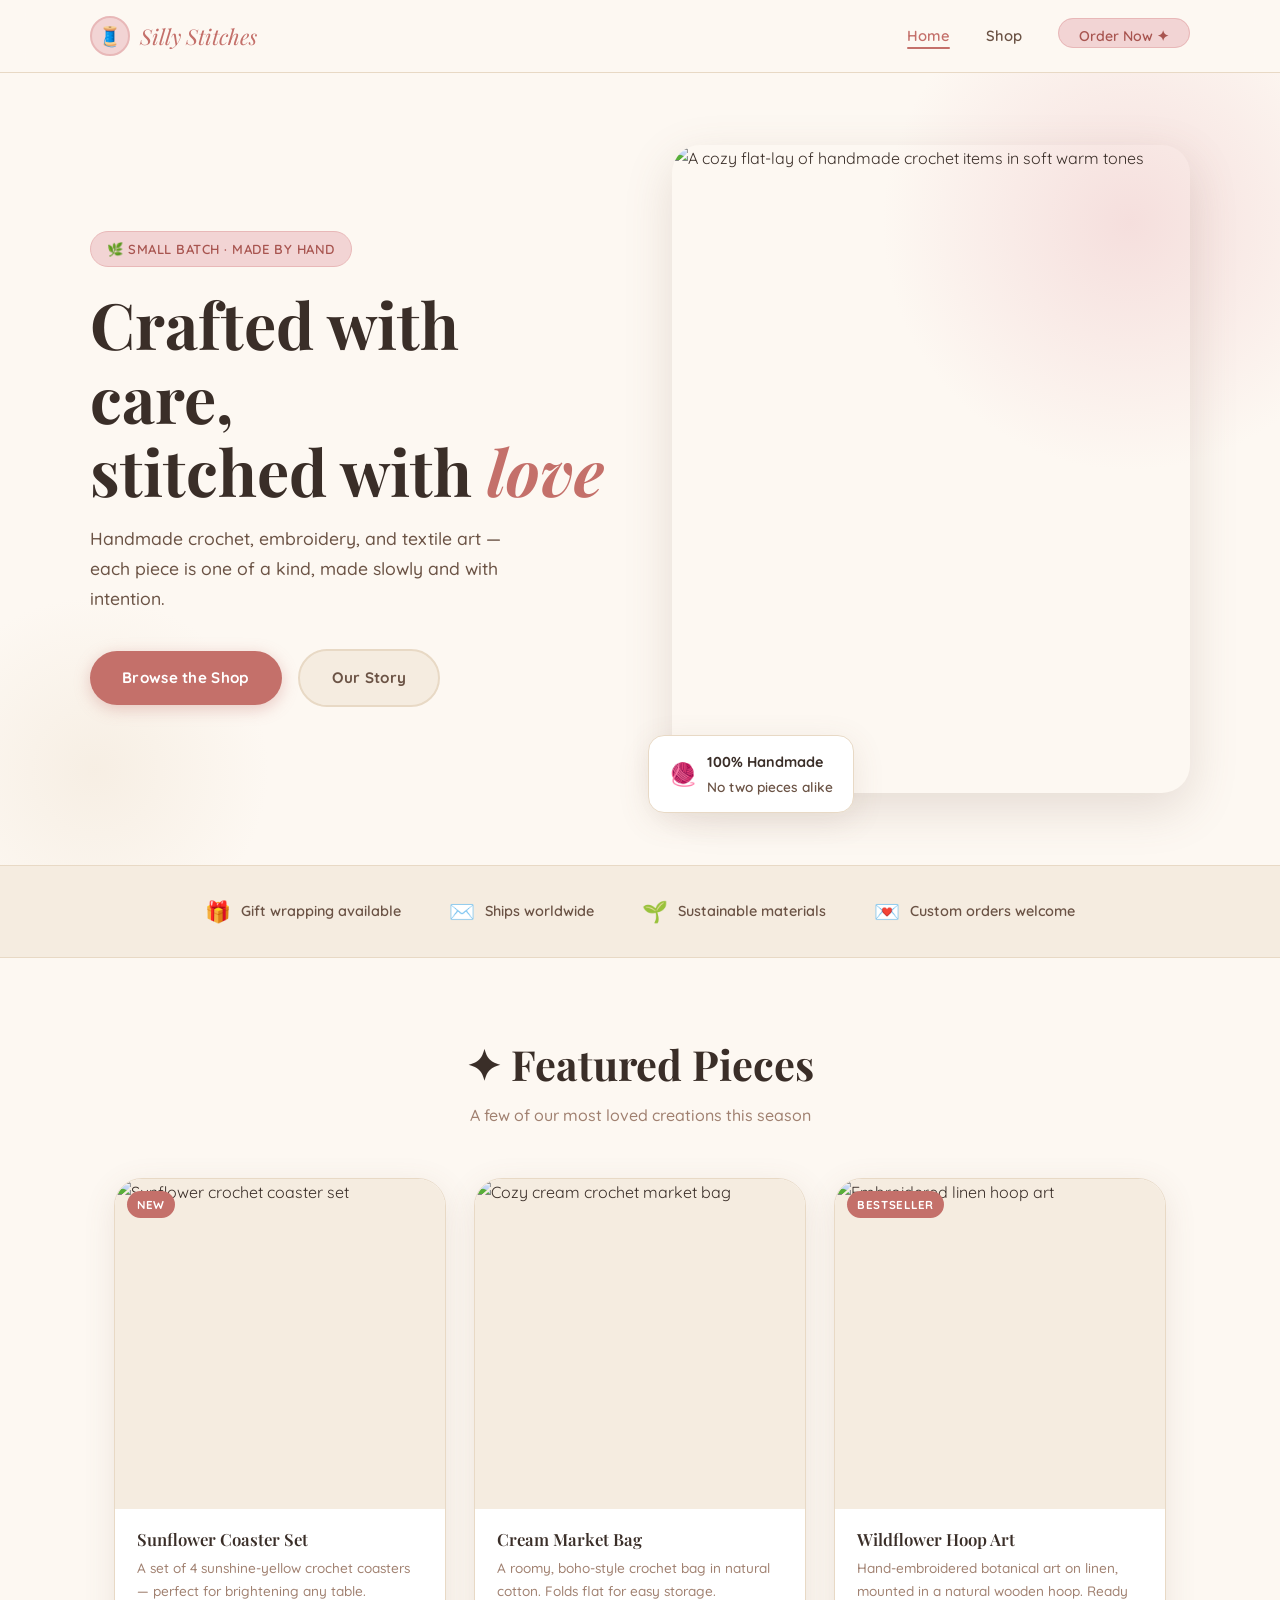
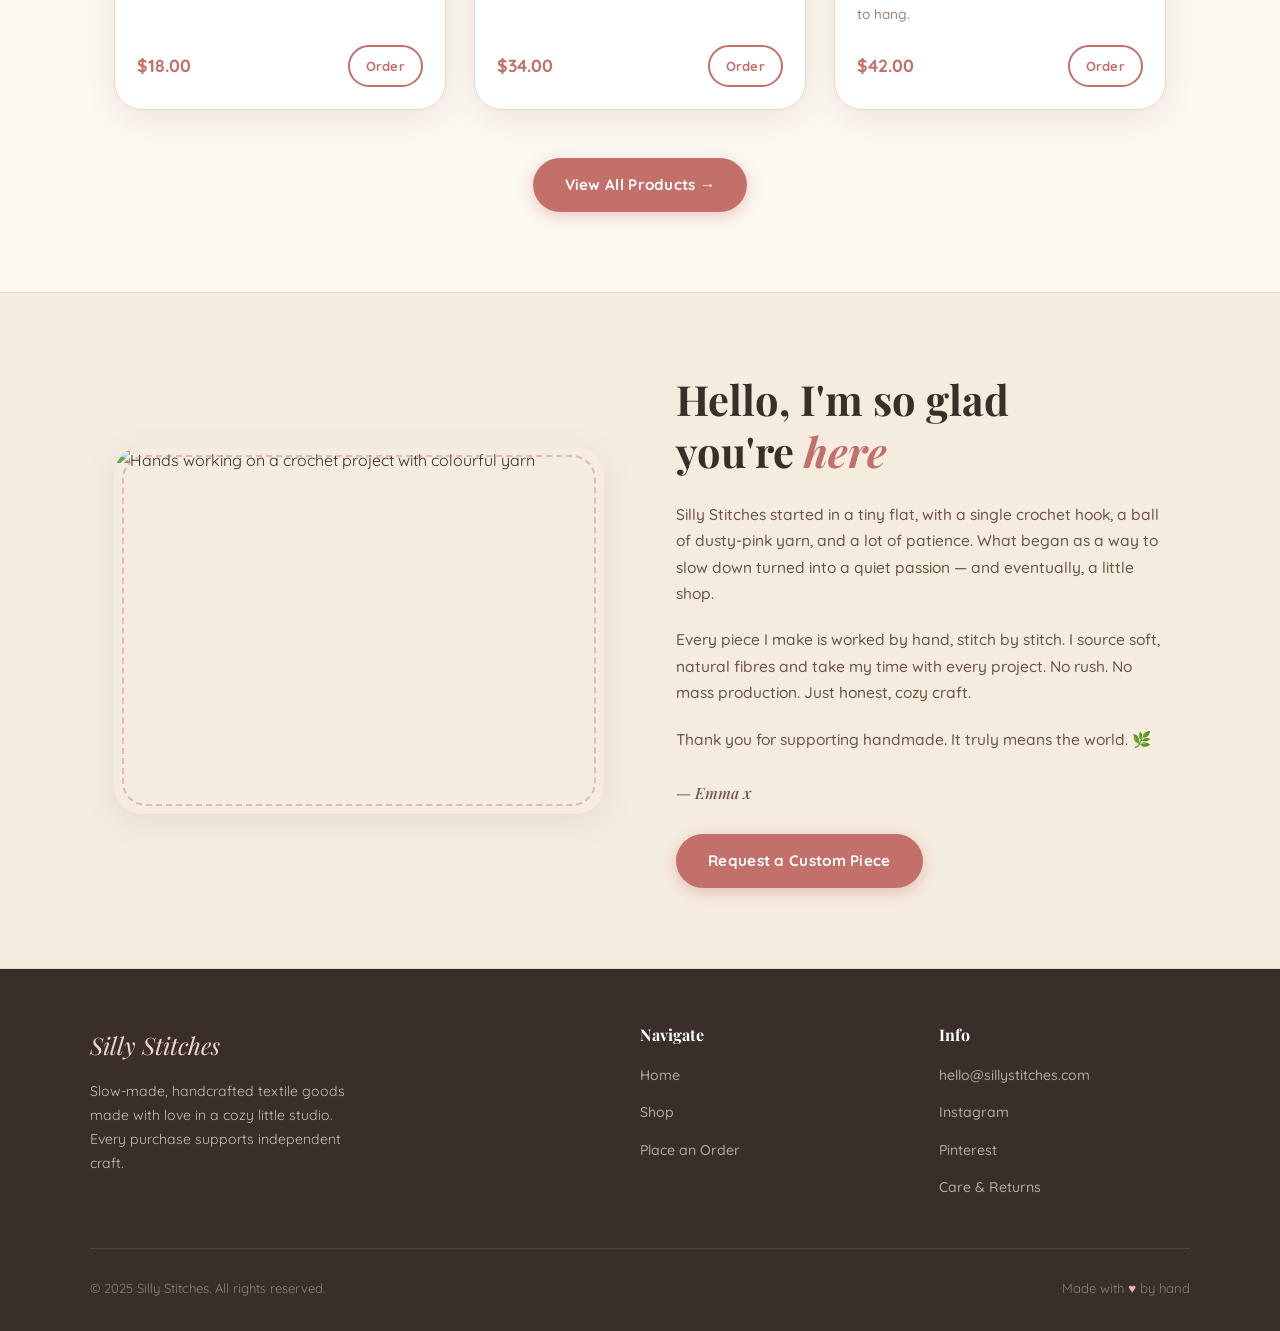
==== index.html @ c1d065eb "Add files via upload" ====
<!DOCTYPE html>
<html lang="en">
<head>
  <meta charset="UTF-8" />
  <meta name="viewport" content="width=device-width, initial-scale=1.0" />
  <meta name="description" content="Silly Stitches — Handmade crochet and embroidery crafts, made with love." />
  <title>Silly Stitches — Handmade with Love</title>
  <link rel="stylesheet" href="styles.css" />
  <!-- Favicon emoji fallback -->
  <link rel="icon" href="data:image/svg+xml,<svg xmlns='http://www.w3.org/2000/svg' viewBox='0 0 100 100'><text y='.9em' font-size='90'>🧵</text></svg>" />
</head>
<body>

  <!-- ============================
       NAVIGATION
       ============================ -->
  <nav class="navbar" role="navigation" aria-label="Main navigation">
    <div class="navbar-inner">

      <!-- Logo -->
      <a href="index.html" class="navbar-logo" aria-label="Silly Stitches Home">
        <div class="logo-icon">🧵</div>
        <span class="logo-text">Silly Stitches</span>
      </a>

      <!-- Nav links -->
      <ul class="navbar-links" id="navLinks">
        <li><a href="index.html" class="active">Home</a></li>
        <li><a href="shop.html">Shop</a></li>
        <li><a href="order.html" class="navbar-cta">Order Now ✦</a></li>
      </ul>

      <!-- Mobile toggle button -->
      <button class="navbar-toggle" id="navToggle" aria-label="Toggle navigation" aria-expanded="false">
        <span></span>
        <span></span>
        <span></span>
      </button>

    </div>
  </nav>


  <!-- ============================
       HERO SECTION
       ============================ -->
  <section class="hero" aria-label="Hero banner">
    <div class="hero-inner">

      <!-- Left: text content -->
      <div class="hero-content">
        <div class="hero-badge">🌿 Small batch · Made by hand</div>

        <h1 class="hero-title">
          Crafted with care,<br>
          stitched with <em>love</em>
        </h1>

        <p class="hero-tagline">
          Handmade crochet, embroidery, and textile art — each piece is one of a kind,
          made slowly and with intention.
        </p>

        <div class="hero-actions">
          <a href="shop.html" class="btn btn-primary">Browse the Shop</a>
          <a href="#about" class="btn btn-secondary">Our Story</a>
        </div>
      </div>

      <!-- Right: image -->
      <div class="hero-visual">
        <div class="hero-image-wrap">
          <!--
            REPLACE IMAGE: swap src below with your hero image.
            Recommended size: 800×1000px, warm/natural tones.
          -->
          <img
            src="https://images.unsplash.com/photo-1612521564730-62fc7691cd85?w=800&q=80"
            alt="A cozy flat-lay of handmade crochet items in soft warm tones"
            loading="eager"
          />
        </div>

        <!-- Floating accent badge -->
        <div class="hero-accent-card">
          <span class="accent-icon">🧶</span>
          <div>
            <strong style="color: var(--text-dark); display:block; font-size:0.9rem;">100% Handmade</strong>
            <span>No two pieces alike</span>
          </div>
        </div>
      </div>

    </div>
  </section>


  <!-- ============================
       PERKS STRIP
       ============================ -->
  <div class="perks-strip" aria-label="Store highlights">
    <div class="perks-inner">
      <div class="perk-item">
        <span class="perk-icon">🎁</span>
        <span>Gift wrapping available</span>
      </div>
      <div class="perk-item">
        <span class="perk-icon">✉️</span>
        <span>Ships worldwide</span>
      </div>
      <div class="perk-item">
        <span class="perk-icon">🌱</span>
        <span>Sustainable materials</span>
      </div>
      <div class="perk-item">
        <span class="perk-icon">💌</span>
        <span>Custom orders welcome</span>
      </div>
    </div>
  </div>


  <!-- ============================
       FEATURED PRODUCTS
       ============================ -->
  <section class="section featured" aria-labelledby="featured-title">
    <div class="container">

      <div class="section-header">
        <h2 class="section-title" id="featured-title">✦ Featured Pieces</h2>
        <p class="section-subtitle">A few of our most loved creations this season</p>
      </div>

      <div class="featured-grid">

        <!--
          =============================================
          PRODUCT CARD — Easy to copy & edit!
          To add a product: copy one card block below.
          To edit: change name, price, description, img.
          =============================================
        -->

        <!-- Product Card 1 -->
        <article class="product-card reveal">
          <div class="product-image">
            <span class="product-badge">New</span>
            <!--
              REPLACE IMAGE: swap src with your product photo.
              Recommended: square crop, 600×600px minimum.
            -->
            <img
              src="https://images.unsplash.com/photo-1602081957921-9137a5d6eaee?w=600&q=80"
              alt="Sunflower crochet coaster set"
              loading="lazy"
            />
          </div>
          <div class="product-info">
            <h3 class="product-name">Sunflower Coaster Set</h3>
            <p class="product-desc">A set of 4 sunshine-yellow crochet coasters — perfect for brightening any table.</p>
            <div class="product-footer">
              <span class="product-price">$18.00</span>
              <a href="order.html?product=Sunflower+Coaster+Set" class="btn btn-outline product-order-btn">Order</a>
            </div>
          </div>
        </article>

        <!-- Product Card 2 -->
        <article class="product-card reveal">
          <div class="product-image">
            <!--
              REPLACE IMAGE: swap src with your product photo.
            -->
            <img
              src="https://images.unsplash.com/photo-1585232350009-bd80026bc09f?w=600&q=80"
              alt="Cozy cream crochet market bag"
              loading="lazy"
            />
          </div>
          <div class="product-info">
            <h3 class="product-name">Cream Market Bag</h3>
            <p class="product-desc">A roomy, boho-style crochet bag in natural cotton. Folds flat for easy storage.</p>
            <div class="product-footer">
              <span class="product-price">$34.00</span>
              <a href="order.html?product=Cream+Market+Bag" class="btn btn-outline product-order-btn">Order</a>
            </div>
          </div>
        </article>

        <!-- Product Card 3 -->
        <article class="product-card reveal">
          <div class="product-image">
            <span class="product-badge">Bestseller</span>
            <!--
              REPLACE IMAGE: swap src with your product photo.
            -->
            <img
              src="https://images.unsplash.com/photo-1584646098378-0f46c2a3e2b7?w=600&q=80"
              alt="Embroidered linen hoop art"
              loading="lazy"
            />
          </div>
          <div class="product-info">
            <h3 class="product-name">Wildflower Hoop Art</h3>
            <p class="product-desc">Hand-embroidered botanical art on linen, mounted in a natural wooden hoop. Ready to hang.</p>
            <div class="product-footer">
              <span class="product-price">$42.00</span>
              <a href="order.html?product=Wildflower+Hoop+Art" class="btn btn-outline product-order-btn">Order</a>
            </div>
          </div>
        </article>

      </div><!-- /.featured-grid -->

      <div style="text-align:center; margin-top: 48px;">
        <a href="shop.html" class="btn btn-primary">View All Products →</a>
      </div>

    </div>
  </section>


  <!-- ============================
       ABOUT SECTION
       ============================ -->
  <section class="section about" id="about" aria-labelledby="about-title">
    <div class="container">
      <div class="about-inner">

        <!-- About image -->
        <div class="about-image-wrap reveal">
          <!--
            REPLACE IMAGE: swap src with a photo of you crafting,
            your workspace, or a cozy detail shot.
            Recommended: 800×600px, warm lighting.
          -->
          <img
            src="https://images.unsplash.com/photo-1606722590583-6951b5ea92ad?w=800&q=80"
            alt="Hands working on a crochet project with colourful yarn"
            loading="lazy"
          />
        </div>

        <!-- About text -->
        <div class="about-content reveal">
          <h2 class="section-title" id="about-title">Hello, I'm so glad<br>you're <em class="display-font" style="color:var(--red-muted); font-style:italic;">here</em></h2>
          <p>
            Silly Stitches started in a tiny flat, with a single crochet hook, a ball of dusty-pink yarn,
            and a lot of patience. What began as a way to slow down turned into a quiet passion —
            and eventually, a little shop.
          </p>
          <p>
            Every piece I make is worked by hand, stitch by stitch. I source soft, natural fibres
            and take my time with every project. No rush. No mass production. Just honest, cozy craft.
          </p>
          <p>
            Thank you for supporting handmade. It truly means the world. 🌿
          </p>
          <!-- Replace with your actual name -->
          <p class="about-signature">— Emma x</p>
          <a href="order.html" class="btn btn-primary" style="margin-top: 8px; align-self: flex-start;">Request a Custom Piece</a>
        </div>

      </div>
    </div>
  </section>


  <!-- ============================
       FOOTER
       ============================ -->
  <footer class="footer" role="contentinfo">
    <div class="footer-inner">

      <!-- Brand column -->
      <div class="footer-brand">
        <span class="logo-text display-font">Silly Stitches</span>
        <p>Slow-made, handcrafted textile goods made with love in a cozy little studio.
          Every purchase supports independent craft.</p>
      </div>

      <!-- Navigation column -->
      <div class="footer-col">
        <h4>Navigate</h4>
        <ul>
          <li><a href="index.html">Home</a></li>
          <li><a href="shop.html">Shop</a></li>
          <li><a href="order.html">Place an Order</a></li>
        </ul>
      </div>

      <!-- Info column -->
      <div class="footer-col">
        <h4>Info</h4>
        <ul>
          <!-- REPLACE: update these links/emails with your real info -->
          <li><a href="mailto:hello@sillystitches.com">hello@sillystitches.com</a></li>
          <li><a href="#">Instagram</a></li>
          <li><a href="#">Pinterest</a></li>
          <li><a href="#">Care & Returns</a></li>
        </ul>
      </div>

    </div>

    <div class="footer-bottom">
      <span>© 2025 Silly Stitches. All rights reserved.</span>
      <span>Made with <span class="footer-heart">♥</span> by hand</span>
    </div>
  </footer>

  <script src="script.js"></script>
</body>
</html>
---- styles.css ----
/* ============================================
   SILLY STITCHES — Main Stylesheet
   Cozy handmade craft brand
   ============================================ */

/* ---------- Google Fonts ---------- */
@import url('https://fonts.googleapis.com/css2?family=Quicksand:wght@400;500;600;700&family=Playfair+Display:ital,wght@0,400;0,600;1,400&display=swap');

/* ---------- CSS Variables (Color Palette) ---------- */
:root {
  --cream:       #fdf8f2;
  --cream-dark:  #f5ece0;
  --beige:       #e8d9c5;
  --beige-mid:   #d4bfa0;
  --pink-soft:   #f2d4d4;
  --pink-mid:    #e8b8b8;
  --red-muted:   #c4706a;
  --red-deep:    #a85550;
  --brown-warm:  #7a5c4e;
  --text-dark:   #3a2e28;
  --text-mid:    #6b5345;
  --text-light:  #a08070;
  --white:       #ffffff;

  --font-body:    'Quicksand', sans-serif;
  --font-display: 'Playfair Display', serif;

  --radius-sm:  8px;
  --radius-md:  16px;
  --radius-lg:  28px;
  --radius-xl:  48px;

  --shadow-soft: 0 4px 20px rgba(122, 92, 78, 0.10);
  --shadow-card: 0 8px 32px rgba(122, 92, 78, 0.12);
  --shadow-lift: 0 16px 48px rgba(122, 92, 78, 0.18);

  --transition: 0.3s cubic-bezier(0.25, 0.46, 0.45, 0.94);
}

/* ---------- Reset & Base ---------- */
*, *::before, *::after {
  box-sizing: border-box;
  margin: 0;
  padding: 0;
}

html {
  scroll-behavior: smooth;
}

body {
  font-family: var(--font-body);
  background-color: var(--cream);
  color: var(--text-dark);
  line-height: 1.7;
  font-size: 16px;
  -webkit-font-smoothing: antialiased;
}

img {
  display: block;
  max-width: 100%;
}

a {
  color: inherit;
  text-decoration: none;
}

ul {
  list-style: none;
}

/* ---------- Typography Helpers ---------- */
.display-font {
  font-family: var(--font-display);
}

h1, h2, h3, h4 {
  line-height: 1.25;
}

/* ---------- Layout Utilities ---------- */
.container {
  max-width: 1100px;
  margin: 0 auto;
  padding: 0 24px;
}

.section {
  padding: 80px 0;
}

.section-title {
  font-family: var(--font-display);
  font-size: clamp(1.8rem, 4vw, 2.6rem);
  color: var(--text-dark);
  margin-bottom: 12px;
}

.section-subtitle {
  font-size: 1rem;
  color: var(--text-light);
  font-weight: 500;
  margin-bottom: 48px;
}

.section-header {
  text-align: center;
  margin-bottom: 8px;
}

/* ---------- Buttons ---------- */
.btn {
  display: inline-block;
  padding: 14px 32px;
  border-radius: var(--radius-xl);
  font-family: var(--font-body);
  font-size: 0.95rem;
  font-weight: 700;
  cursor: pointer;
  border: none;
  transition: var(--transition);
  letter-spacing: 0.02em;
}

.btn-primary {
  background-color: var(--red-muted);
  color: var(--white);
  box-shadow: 0 4px 16px rgba(196, 112, 106, 0.35);
}

.btn-primary:hover {
  background-color: var(--red-deep);
  transform: translateY(-2px);
  box-shadow: 0 8px 24px rgba(196, 112, 106, 0.45);
}

.btn-secondary {
  background-color: var(--cream-dark);
  color: var(--text-mid);
  border: 2px solid var(--beige);
}

.btn-secondary:hover {
  background-color: var(--beige);
  transform: translateY(-2px);
}

.btn-outline {
  background-color: transparent;
  color: var(--red-muted);
  border: 2px solid var(--red-muted);
}

.btn-outline:hover {
  background-color: var(--red-muted);
  color: var(--white);
  transform: translateY(-2px);
}

/* ============================================
   NAVIGATION
   ============================================ */
.navbar {
  position: sticky;
  top: 0;
  z-index: 100;
  background-color: rgba(253, 248, 242, 0.92);
  backdrop-filter: blur(12px);
  -webkit-backdrop-filter: blur(12px);
  border-bottom: 1px solid var(--beige);
  padding: 0 24px;
}

.navbar-inner {
  max-width: 1100px;
  margin: 0 auto;
  display: flex;
  align-items: center;
  justify-content: space-between;
  height: 72px;
}

/* Logo */
.navbar-logo {
  display: flex;
  align-items: center;
  gap: 10px;
  text-decoration: none;
}

.logo-icon {
  width: 40px;
  height: 40px;
  background-color: var(--pink-soft);
  border-radius: 50%;
  display: flex;
  align-items: center;
  justify-content: center;
  font-size: 1.2rem;
  border: 2px solid var(--pink-mid);
}

.logo-text {
  font-family: var(--font-display);
  font-size: 1.35rem;
  color: var(--red-muted);
  font-style: italic;
}

/* Nav links */
.navbar-links {
  display: flex;
  align-items: center;
  gap: 36px;
}

.navbar-links a {
  font-size: 0.92rem;
  font-weight: 600;
  color: var(--text-mid);
  position: relative;
  transition: color var(--transition);
  padding-bottom: 2px;
}

.navbar-links a::after {
  content: '';
  position: absolute;
  bottom: -2px;
  left: 0;
  width: 0;
  height: 2px;
  background-color: var(--red-muted);
  border-radius: 2px;
  transition: width var(--transition);
}

.navbar-links a:hover,
.navbar-links a.active {
  color: var(--red-muted);
}

.navbar-links a:hover::after,
.navbar-links a.active::after {
  width: 100%;
}

/* Nav CTA */
.navbar-cta {
  font-size: 0.88rem !important;
  background-color: var(--pink-soft);
  padding: 8px 20px;
  border-radius: var(--radius-xl);
  border: 1.5px solid var(--pink-mid);
  color: var(--red-deep) !important;
  transition: var(--transition) !important;
}

.navbar-cta:hover {
  background-color: var(--red-muted) !important;
  color: var(--white) !important;
  border-color: var(--red-muted) !important;
}

.navbar-cta::after {
  display: none !important;
}

/* Mobile hamburger */
.navbar-toggle {
  display: none;
  flex-direction: column;
  gap: 5px;
  background: none;
  border: none;
  cursor: pointer;
  padding: 4px;
}

.navbar-toggle span {
  display: block;
  width: 24px;
  height: 2px;
  background-color: var(--text-mid);
  border-radius: 2px;
  transition: var(--transition);
}

/* ============================================
   HERO SECTION
   ============================================ */
.hero {
  min-height: 88vh;
  display: flex;
  align-items: center;
  background-color: var(--cream);
  position: relative;
  overflow: hidden;
  padding: 60px 24px;
}

/* Decorative background blobs */
.hero::before {
  content: '';
  position: absolute;
  width: 500px;
  height: 500px;
  background: radial-gradient(circle, var(--pink-soft) 0%, transparent 70%);
  top: -100px;
  right: -100px;
  border-radius: 50%;
  opacity: 0.7;
}

.hero::after {
  content: '';
  position: absolute;
  width: 350px;
  height: 350px;
  background: radial-gradient(circle, var(--cream-dark) 0%, transparent 70%);
  bottom: -80px;
  left: -80px;
  border-radius: 50%;
  opacity: 0.8;
}

.hero-inner {
  max-width: 1100px;
  margin: 0 auto;
  display: grid;
  grid-template-columns: 1fr 1fr;
  gap: 64px;
  align-items: center;
  position: relative;
  z-index: 1;
  width: 100%;
}

.hero-content {
  animation: fadeInUp 0.8s ease both;
}

.hero-badge {
  display: inline-flex;
  align-items: center;
  gap: 8px;
  background-color: var(--pink-soft);
  border: 1.5px solid var(--pink-mid);
  border-radius: var(--radius-xl);
  padding: 6px 16px;
  font-size: 0.82rem;
  font-weight: 600;
  color: var(--red-deep);
  margin-bottom: 20px;
  letter-spacing: 0.04em;
  text-transform: uppercase;
}

.hero-title {
  font-family: var(--font-display);
  font-size: clamp(2.4rem, 5.5vw, 4rem);
  color: var(--text-dark);
  margin-bottom: 16px;
  line-height: 1.15;
}

.hero-title em {
  color: var(--red-muted);
  font-style: italic;
}

.hero-tagline {
  font-size: 1.1rem;
  color: var(--text-mid);
  margin-bottom: 36px;
  font-weight: 500;
  max-width: 420px;
}

.hero-actions {
  display: flex;
  gap: 16px;
  flex-wrap: wrap;
  align-items: center;
}

/* Hero image panel */
.hero-visual {
  animation: fadeInUp 0.8s 0.15s ease both;
  position: relative;
}

.hero-image-wrap {
  border-radius: var(--radius-lg);
  overflow: hidden;
  box-shadow: var(--shadow-lift);
  position: relative;
  aspect-ratio: 4/5;
}

.hero-image-wrap img {
  width: 100%;
  height: 100%;
  object-fit: cover;
}

/* Floating accent card */
.hero-accent-card {
  position: absolute;
  bottom: -20px;
  left: -24px;
  background-color: var(--white);
  border-radius: var(--radius-md);
  padding: 14px 20px;
  box-shadow: var(--shadow-card);
  border: 1px solid var(--beige);
  display: flex;
  align-items: center;
  gap: 10px;
  font-size: 0.85rem;
  font-weight: 600;
  color: var(--text-mid);
  white-space: nowrap;
}

.hero-accent-card .accent-icon {
  font-size: 1.4rem;
}

/* ============================================
   FEATURES / PERKS STRIP
   ============================================ */
.perks-strip {
  background-color: var(--cream-dark);
  border-top: 1px solid var(--beige);
  border-bottom: 1px solid var(--beige);
  padding: 28px 24px;
}

.perks-inner {
  max-width: 1100px;
  margin: 0 auto;
  display: flex;
  justify-content: center;
  gap: 48px;
  flex-wrap: wrap;
}

.perk-item {
  display: flex;
  align-items: center;
  gap: 10px;
  font-size: 0.9rem;
  font-weight: 600;
  color: var(--text-mid);
}

.perk-icon {
  font-size: 1.3rem;
}

/* ============================================
   FEATURED PRODUCTS (HOME)
   ============================================ */
.featured {
  background-color: var(--cream);
}

.featured-grid {
  display: grid;
  grid-template-columns: repeat(3, 1fr);
  gap: 28px;
}

/* ============================================
   PRODUCT CARD (reused on home & shop)
   ============================================ */
.product-card {
  background-color: var(--white);
  border-radius: var(--radius-lg);
  overflow: hidden;
  box-shadow: var(--shadow-card);
  border: 1px solid var(--beige);
  transition: var(--transition);
  display: flex;
  flex-direction: column;
}

.product-card:hover {
  transform: translateY(-6px);
  box-shadow: var(--shadow-lift);
}

/* Product image area */
.product-image {
  position: relative;
  overflow: hidden;
  aspect-ratio: 1 / 1;
  background-color: var(--cream-dark);
}

.product-image img {
  width: 100%;
  height: 100%;
  object-fit: cover;
  transition: transform 0.5s ease;
}

.product-card:hover .product-image img {
  transform: scale(1.05);
}

/* Badge on image (e.g. "New") */
.product-badge {
  position: absolute;
  top: 12px;
  left: 12px;
  background-color: var(--red-muted);
  color: var(--white);
  font-size: 0.72rem;
  font-weight: 700;
  text-transform: uppercase;
  letter-spacing: 0.06em;
  padding: 4px 10px;
  border-radius: var(--radius-xl);
}

/* Product info */
.product-info {
  padding: 20px 22px 22px;
  flex: 1;
  display: flex;
  flex-direction: column;
  gap: 6px;
}

.product-name {
  font-family: var(--font-display);
  font-size: 1.05rem;
  color: var(--text-dark);
  font-weight: 600;
}

.product-desc {
  font-size: 0.85rem;
  color: var(--text-light);
  font-weight: 500;
  flex: 1;
}

.product-footer {
  display: flex;
  align-items: center;
  justify-content: space-between;
  margin-top: 14px;
}

.product-price {
  font-size: 1.1rem;
  font-weight: 700;
  color: var(--red-muted);
}

.product-order-btn {
  font-size: 0.82rem;
  padding: 8px 16px;
}

/* ============================================
   ABOUT SECTION (HOME)
   ============================================ */
.about {
  background-color: var(--cream-dark);
  border-top: 1px solid var(--beige);
  border-bottom: 1px solid var(--beige);
}

.about-inner {
  display: grid;
  grid-template-columns: 1fr 1fr;
  gap: 72px;
  align-items: center;
}

.about-image-wrap {
  border-radius: var(--radius-lg);
  overflow: hidden;
  box-shadow: var(--shadow-card);
  aspect-ratio: 4/3;
  position: relative;
}

.about-image-wrap img {
  width: 100%;
  height: 100%;
  object-fit: cover;
}

/* Decorative stitch border on about image */
.about-image-wrap::before {
  content: '';
  position: absolute;
  inset: 8px;
  border-radius: calc(var(--radius-lg) - 4px);
  border: 2px dashed rgba(196, 112, 106, 0.4);
  z-index: 1;
  pointer-events: none;
}

.about-content {
  display: flex;
  flex-direction: column;
  gap: 20px;
}

.about-content .section-title {
  margin-bottom: 4px;
}

.about-content p {
  color: var(--text-mid);
  font-size: 0.97rem;
  font-weight: 500;
}

.about-signature {
  font-family: var(--font-display);
  font-size: 1.3rem;
  color: var(--red-muted);
  font-style: italic;
  margin-top: 8px;
}

/* ============================================
   SHOP PAGE HERO
   ============================================ */
.page-hero {
  background-color: var(--cream-dark);
  padding: 60px 24px 52px;
  text-align: center;
  border-bottom: 1px solid var(--beige);
  position: relative;
  overflow: hidden;
}

.page-hero::before {
  content: '';
  position: absolute;
  width: 400px;
  height: 400px;
  background: radial-gradient(circle, var(--pink-soft) 0%, transparent 65%);
  top: -120px;
  left: 50%;
  transform: translateX(-50%);
  border-radius: 50%;
  opacity: 0.6;
}

.page-hero .section-title {
  position: relative;
  z-index: 1;
  margin-bottom: 10px;
}

.page-hero p {
  position: relative;
  z-index: 1;
  color: var(--text-light);
  font-weight: 500;
  max-width: 500px;
  margin: 0 auto;
}

/* ============================================
   SHOP GRID
   ============================================ */
.shop-section {
  background-color: var(--cream);
  padding: 64px 0 80px;
}

.shop-grid {
  display: grid;
  grid-template-columns: repeat(3, 1fr);
  gap: 28px;
}

/* Filter bar (visual only — no JS logic needed for static) */
.shop-filter {
  display: flex;
  gap: 10px;
  flex-wrap: wrap;
  margin-bottom: 40px;
}

.filter-btn {
  padding: 8px 20px;
  border-radius: var(--radius-xl);
  font-family: var(--font-body);
  font-size: 0.85rem;
  font-weight: 600;
  cursor: pointer;
  border: 1.5px solid var(--beige);
  background-color: var(--white);
  color: var(--text-mid);
  transition: var(--transition);
}

.filter-btn:hover,
.filter-btn.active {
  background-color: var(--red-muted);
  color: var(--white);
  border-color: var(--red-muted);
}

/* ============================================
   ORDER PAGE
   ============================================ */
.order-section {
  background-color: var(--cream);
  padding: 72px 0 96px;
}

.order-layout {
  display: grid;
  grid-template-columns: 1fr 380px;
  gap: 56px;
  align-items: start;
}

/* Order form card */
.order-form-card {
  background-color: var(--white);
  border-radius: var(--radius-lg);
  padding: 44px 48px;
  box-shadow: var(--shadow-card);
  border: 1px solid var(--beige);
}

.order-form-card h2 {
  font-family: var(--font-display);
  font-size: 1.8rem;
  color: var(--text-dark);
  margin-bottom: 6px;
}

.order-form-card .form-tagline {
  color: var(--text-light);
  font-size: 0.9rem;
  font-weight: 500;
  margin-bottom: 36px;
}

/* Form fields */
.form-group {
  margin-bottom: 24px;
}

.form-label {
  display: block;
  font-size: 0.85rem;
  font-weight: 700;
  color: var(--text-mid);
  margin-bottom: 8px;
  letter-spacing: 0.03em;
  text-transform: uppercase;
}

.form-label .required-star {
  color: var(--red-muted);
  margin-left: 2px;
}

.form-input,
.form-select,
.form-textarea {
  width: 100%;
  padding: 13px 18px;
  border: 1.5px solid var(--beige);
  border-radius: var(--radius-md);
  font-family: var(--font-body);
  font-size: 0.95rem;
  font-weight: 500;
  color: var(--text-dark);
  background-color: var(--cream);
  transition: border-color var(--transition), box-shadow var(--transition);
  outline: none;
  -webkit-appearance: none;
  appearance: none;
}

.form-input:focus,
.form-select:focus,
.form-textarea:focus {
  border-color: var(--red-muted);
  box-shadow: 0 0 0 4px rgba(196, 112, 106, 0.12);
  background-color: var(--white);
}

.form-input::placeholder,
.form-textarea::placeholder {
  color: var(--text-light);
  font-weight: 400;
}

/* Select arrow */
.select-wrap {
  position: relative;
}

.select-wrap::after {
  content: '▾';
  position: absolute;
  right: 16px;
  top: 50%;
  transform: translateY(-50%);
  color: var(--text-light);
  pointer-events: none;
  font-size: 0.85rem;
}

.form-select {
  cursor: pointer;
  padding-right: 40px;
}

.form-textarea {
  resize: vertical;
  min-height: 110px;
}

/* Quantity row */
.form-row {
  display: grid;
  grid-template-columns: 1fr 1fr;
  gap: 16px;
}

/* Hint text under a field */
.form-hint {
  font-size: 0.78rem;
  color: var(--text-light);
  margin-top: 5px;
  font-weight: 500;
}

/* Submit btn */
.form-submit {
  width: 100%;
  padding: 16px;
  font-size: 1rem;
  margin-top: 8px;
}

/* Success / error messages */
.form-message {
  display: none;
  padding: 14px 18px;
  border-radius: var(--radius-md);
  font-size: 0.9rem;
  font-weight: 600;
  margin-top: 16px;
  text-align: center;
}

.form-message.success {
  background-color: #d4f0e0;
  color: #2d7a50;
  border: 1px solid #a8dfc0;
}

.form-message.error {
  background-color: var(--pink-soft);
  color: var(--red-deep);
  border: 1px solid var(--pink-mid);
}

/* Sidebar info */
.order-sidebar {
  display: flex;
  flex-direction: column;
  gap: 20px;
  position: sticky;
  top: 96px;
}

.sidebar-card {
  background-color: var(--white);
  border-radius: var(--radius-lg);
  padding: 28px;
  border: 1px solid var(--beige);
  box-shadow: var(--shadow-soft);
}

.sidebar-card h3 {
  font-family: var(--font-display);
  font-size: 1.1rem;
  color: var(--text-dark);
  margin-bottom: 16px;
  display: flex;
  align-items: center;
  gap: 8px;
}

.sidebar-list {
  display: flex;
  flex-direction: column;
  gap: 12px;
}

.sidebar-list li {
  display: flex;
  align-items: flex-start;
  gap: 10px;
  font-size: 0.88rem;
  color: var(--text-mid);
  font-weight: 500;
}

.sidebar-list li::before {
  content: '✦';
  color: var(--red-muted);
  flex-shrink: 0;
  font-size: 0.7rem;
  margin-top: 3px;
}

.sidebar-highlight {
  background-color: var(--pink-soft);
  border: 1.5px solid var(--pink-mid);
  text-align: center;
}

.sidebar-highlight p {
  font-size: 0.88rem;
  color: var(--red-deep);
  font-weight: 600;
  line-height: 1.6;
}

/* ============================================
   FOOTER
   ============================================ */
.footer {
  background-color: var(--text-dark);
  color: rgba(255,255,255,0.7);
  padding: 56px 24px 32px;
}

.footer-inner {
  max-width: 1100px;
  margin: 0 auto;
  display: grid;
  grid-template-columns: 2fr 1fr 1fr;
  gap: 48px;
  margin-bottom: 48px;
}

.footer-brand .logo-text {
  color: var(--pink-soft);
  font-size: 1.5rem;
  display: block;
  margin-bottom: 14px;
}

.footer-brand p {
  font-size: 0.88rem;
  line-height: 1.7;
  max-width: 280px;
}

.footer-col h4 {
  font-family: var(--font-display);
  font-size: 1rem;
  color: var(--white);
  margin-bottom: 16px;
}

.footer-col ul {
  display: flex;
  flex-direction: column;
  gap: 10px;
}

.footer-col ul li a {
  font-size: 0.88rem;
  color: rgba(255,255,255,0.6);
  font-weight: 500;
  transition: color var(--transition);
}

.footer-col ul li a:hover {
  color: var(--pink-soft);
}

.footer-bottom {
  max-width: 1100px;
  margin: 0 auto;
  border-top: 1px solid rgba(255,255,255,0.1);
  padding-top: 28px;
  display: flex;
  justify-content: space-between;
  align-items: center;
  font-size: 0.82rem;
  color: rgba(255,255,255,0.4);
  flex-wrap: wrap;
  gap: 12px;
}

.footer-heart {
  color: var(--pink-mid);
}

/* ============================================
   ANIMATIONS
   ============================================ */
@keyframes fadeInUp {
  from {
    opacity: 0;
    transform: translateY(24px);
  }
  to {
    opacity: 1;
    transform: translateY(0);
  }
}

/* Scroll-triggered fade-in (via JS IntersectionObserver) */
.reveal {
  opacity: 0;
  transform: translateY(28px);
  transition: opacity 0.7s ease, transform 0.7s ease;
}

.reveal.visible {
  opacity: 1;
  transform: translateY(0);
}

/* ============================================
   RESPONSIVE — Tablet
   ============================================ */
@media (max-width: 900px) {
  .hero-inner {
    grid-template-columns: 1fr;
    gap: 40px;
    text-align: center;
  }

  .hero-actions {
    justify-content: center;
  }

  .hero-tagline {
    margin-left: auto;
    margin-right: auto;
  }

  .hero-visual {
    max-width: 400px;
    margin: 0 auto;
  }

  .hero-accent-card {
    left: 0;
  }

  .about-inner {
    grid-template-columns: 1fr;
    gap: 40px;
  }

  .featured-grid,
  .shop-grid {
    grid-template-columns: repeat(2, 1fr);
  }

  .order-layout {
    grid-template-columns: 1fr;
  }

  .order-sidebar {
    position: static;
  }

  .footer-inner {
    grid-template-columns: 1fr 1fr;
  }

  .footer-brand {
    grid-column: 1 / -1;
  }
}

/* ============================================
   RESPONSIVE — Mobile
   ============================================ */
@media (max-width: 600px) {
  .navbar-links {
    display: none;
    position: absolute;
    top: 72px;
    left: 0;
    right: 0;
    background-color: var(--cream);
    border-bottom: 1px solid var(--beige);
    padding: 16px 24px 24px;
    flex-direction: column;
    align-items: flex-start;
    gap: 20px;
    box-shadow: var(--shadow-soft);
  }

  .navbar-links.open {
    display: flex;
  }

  .navbar {
    position: relative; /* allow dropdown to show */
  }

  .navbar-toggle {
    display: flex;
  }

  .featured-grid,
  .shop-grid {
    grid-template-columns: 1fr;
    max-width: 380px;
    margin: 0 auto;
  }

  .order-form-card {
    padding: 28px 24px;
  }

  .form-row {
    grid-template-columns: 1fr;
  }

  .footer-inner {
    grid-template-columns: 1fr;
    gap: 32px;
  }

  .perks-inner {
    gap: 24px;
    flex-direction: column;
    align-items: center;
  }

  .hero {
    min-height: auto;
    padding: 48px 24px 40px;
  }

  .section {
    padding: 56px 0;
  }
}
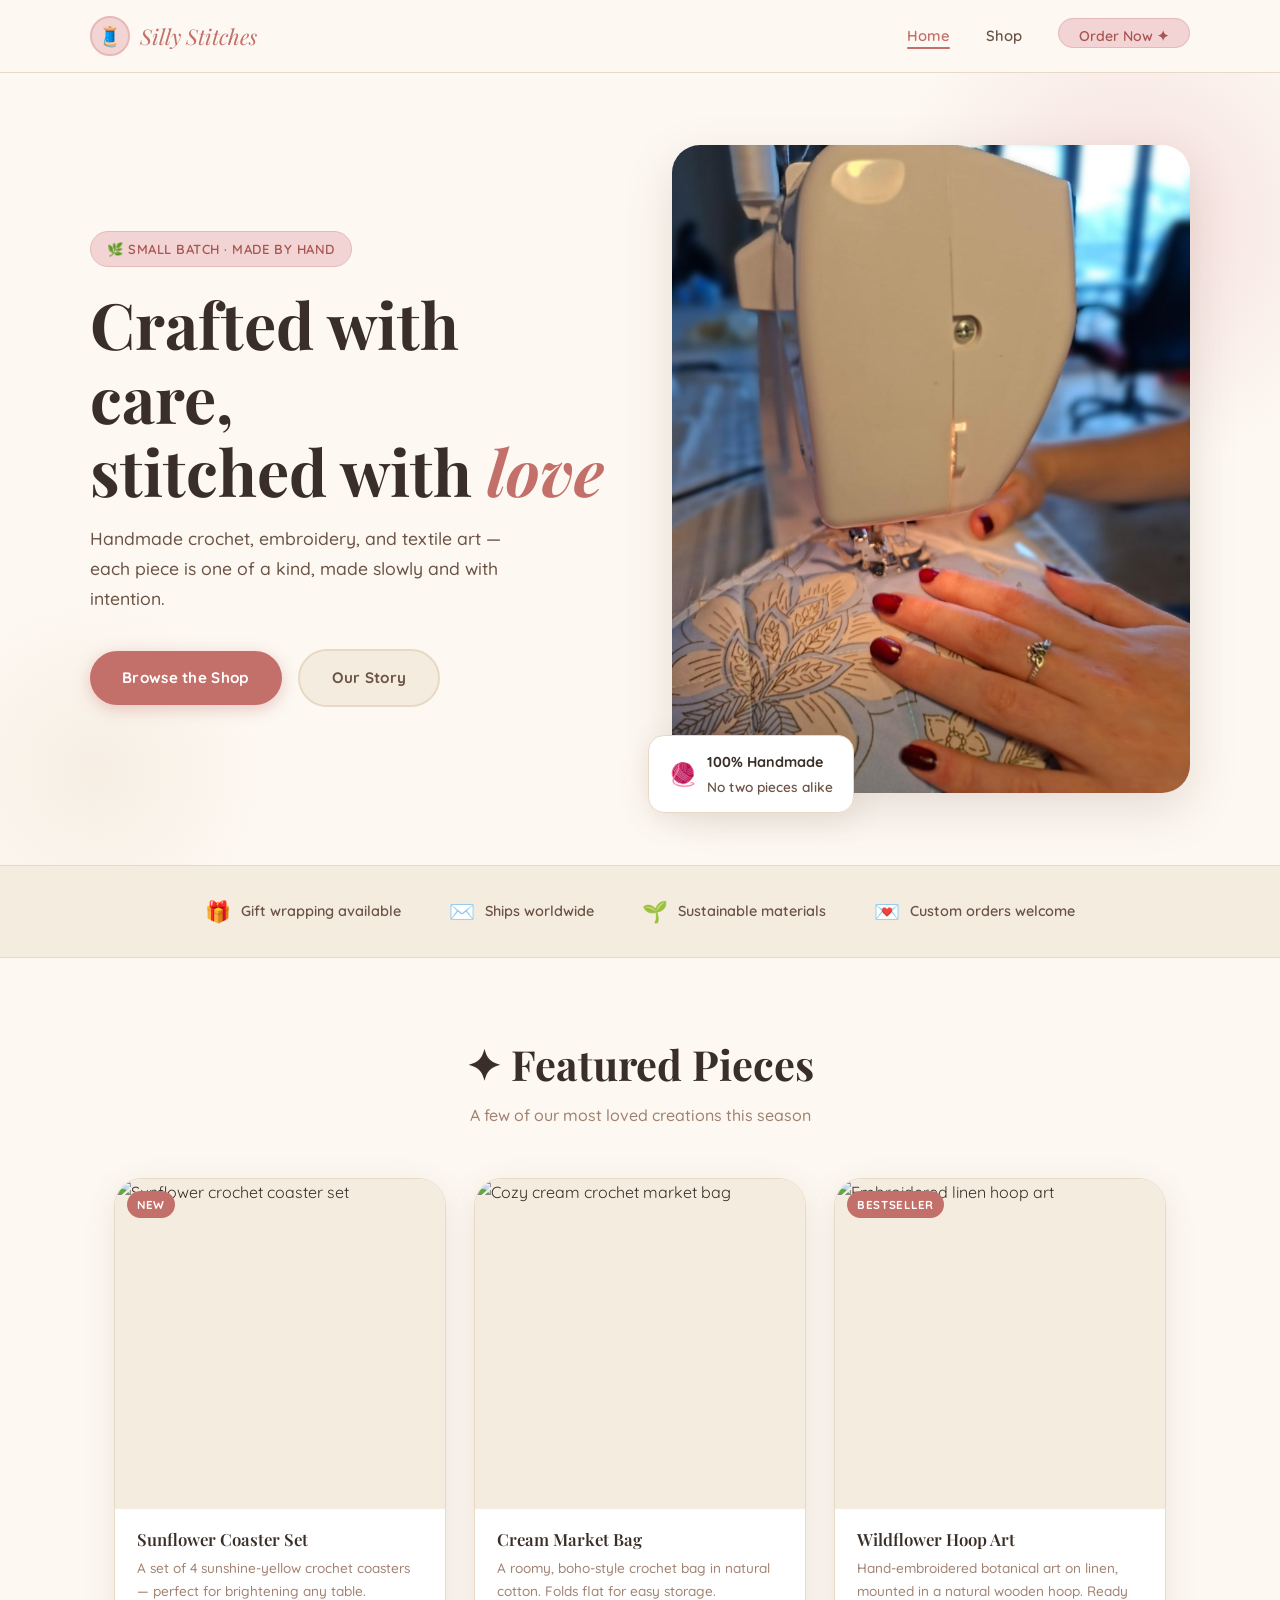
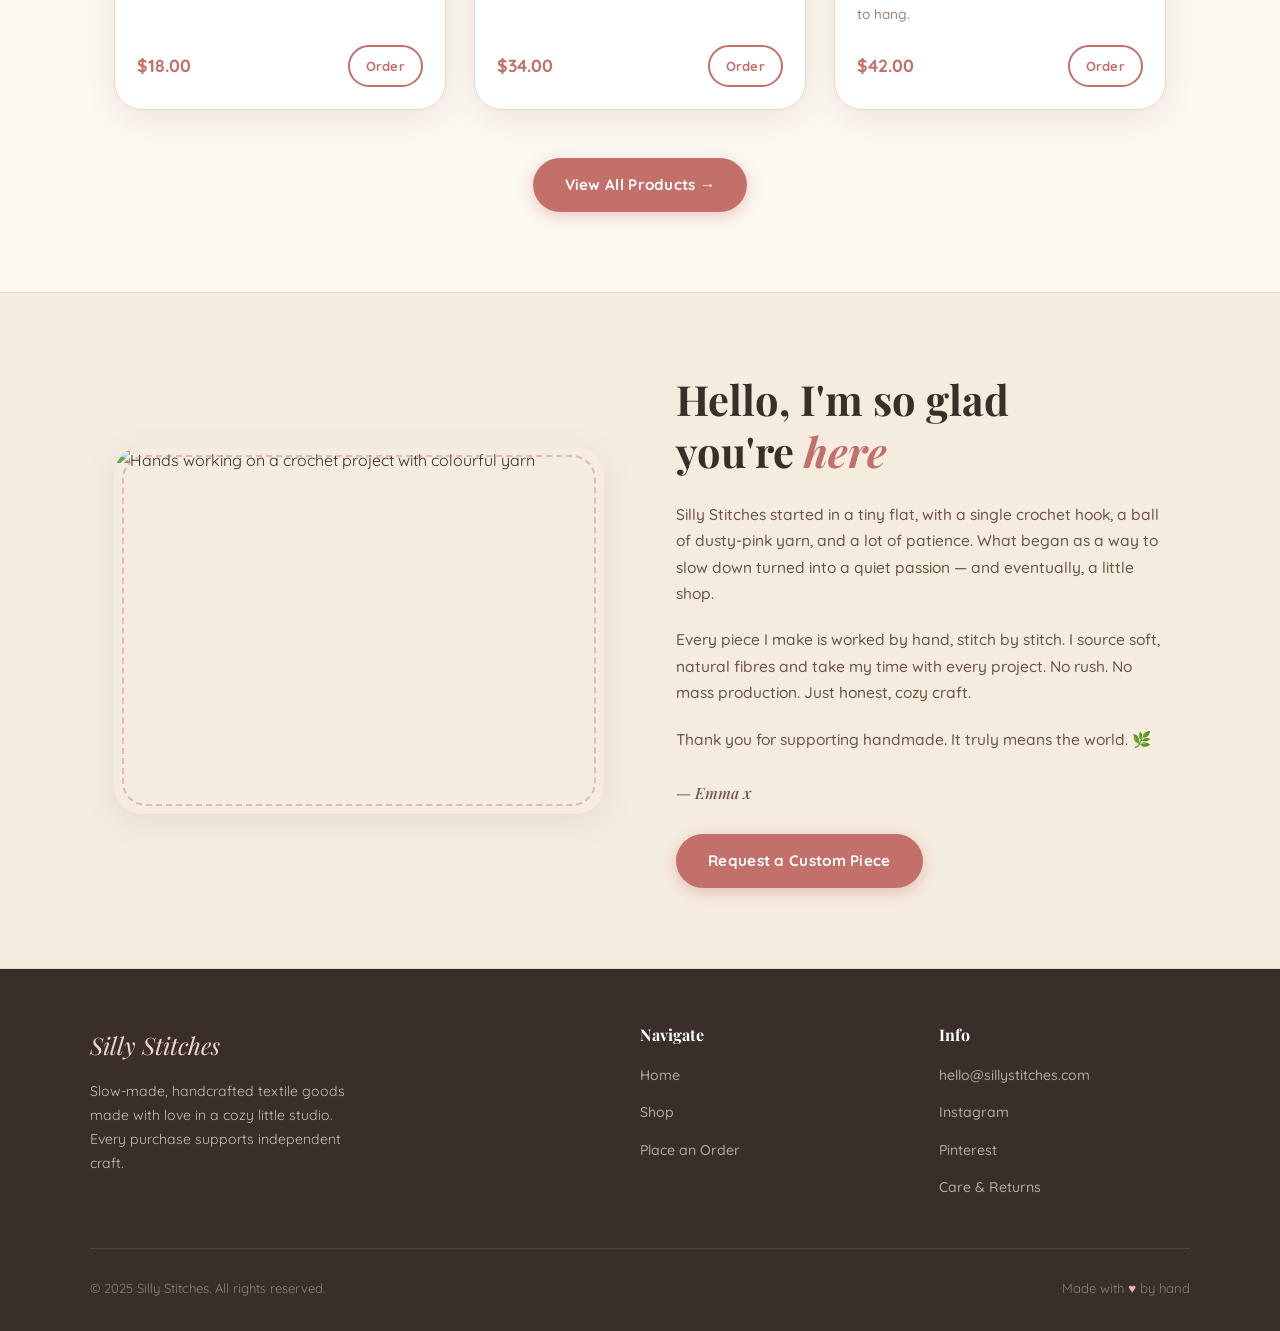
==== commit 1998cf8d: "Update index.html" ====
--- a/index.html
+++ b/index.html
@@ -75,7 +75,7 @@
             Recommended size: 800×1000px, warm/natural tones.
           -->
           <img
-            src="https://images.unsplash.com/photo-1612521564730-62fc7691cd85?w=800&q=80"
+            src="images/Hands 3.JPG"
             alt="A cozy flat-lay of handmade crochet items in soft warm tones"
             loading="eager"
           />
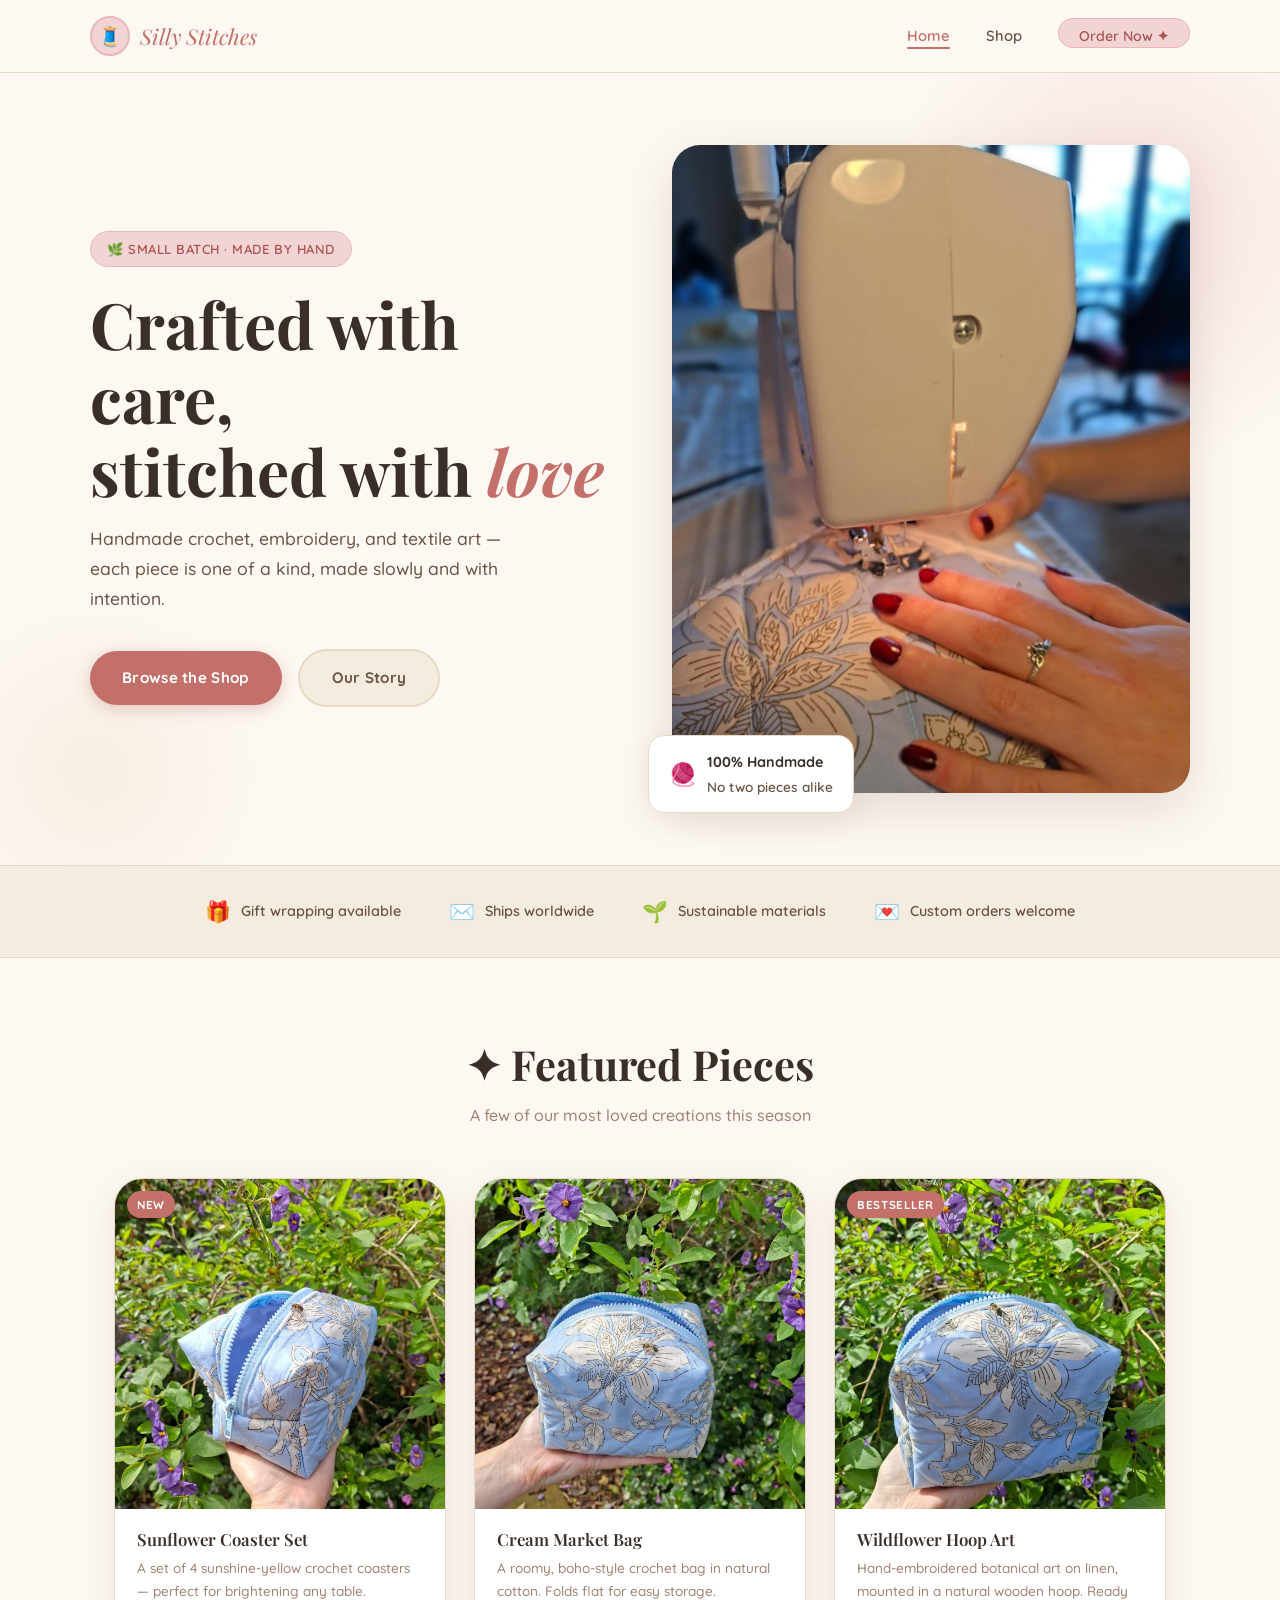
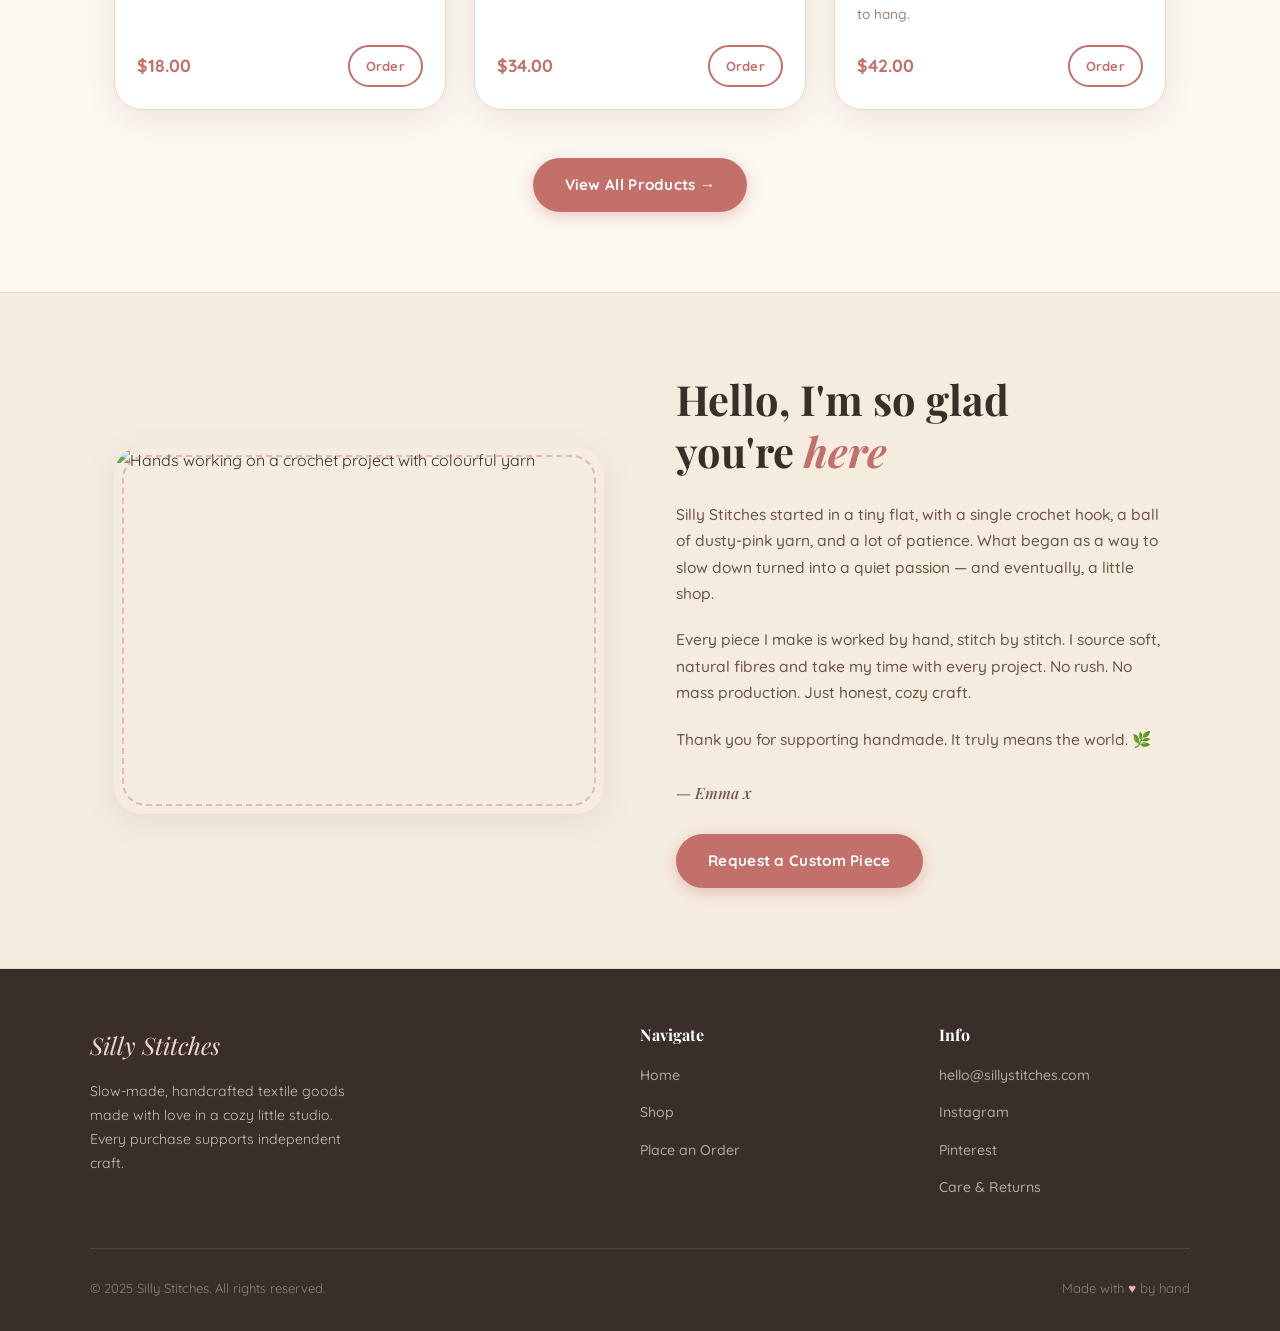
==== commit fcd68081: "Update index.html" ====
--- a/index.html
+++ b/index.html
@@ -150,7 +150,7 @@
               Recommended: square crop, 600×600px minimum.
             -->
             <img
-              src="https://images.unsplash.com/photo-1602081957921-9137a5d6eaee?w=600&q=80"
+              src="images/Bee Bag 1.JPG"
               alt="Sunflower crochet coaster set"
               loading="lazy"
             />
@@ -172,7 +172,7 @@
               REPLACE IMAGE: swap src with your product photo.
             -->
             <img
-              src="https://images.unsplash.com/photo-1585232350009-bd80026bc09f?w=600&q=80"
+              src="images/Bee Bag 2.JPG"
               alt="Cozy cream crochet market bag"
               loading="lazy"
             />
@@ -195,7 +195,7 @@
               REPLACE IMAGE: swap src with your product photo.
             -->
             <img
-              src="https://images.unsplash.com/photo-1584646098378-0f46c2a3e2b7?w=600&q=80"
+              src="images/Bee Bag 3.JPG"
               alt="Embroidered linen hoop art"
               loading="lazy"
             />
